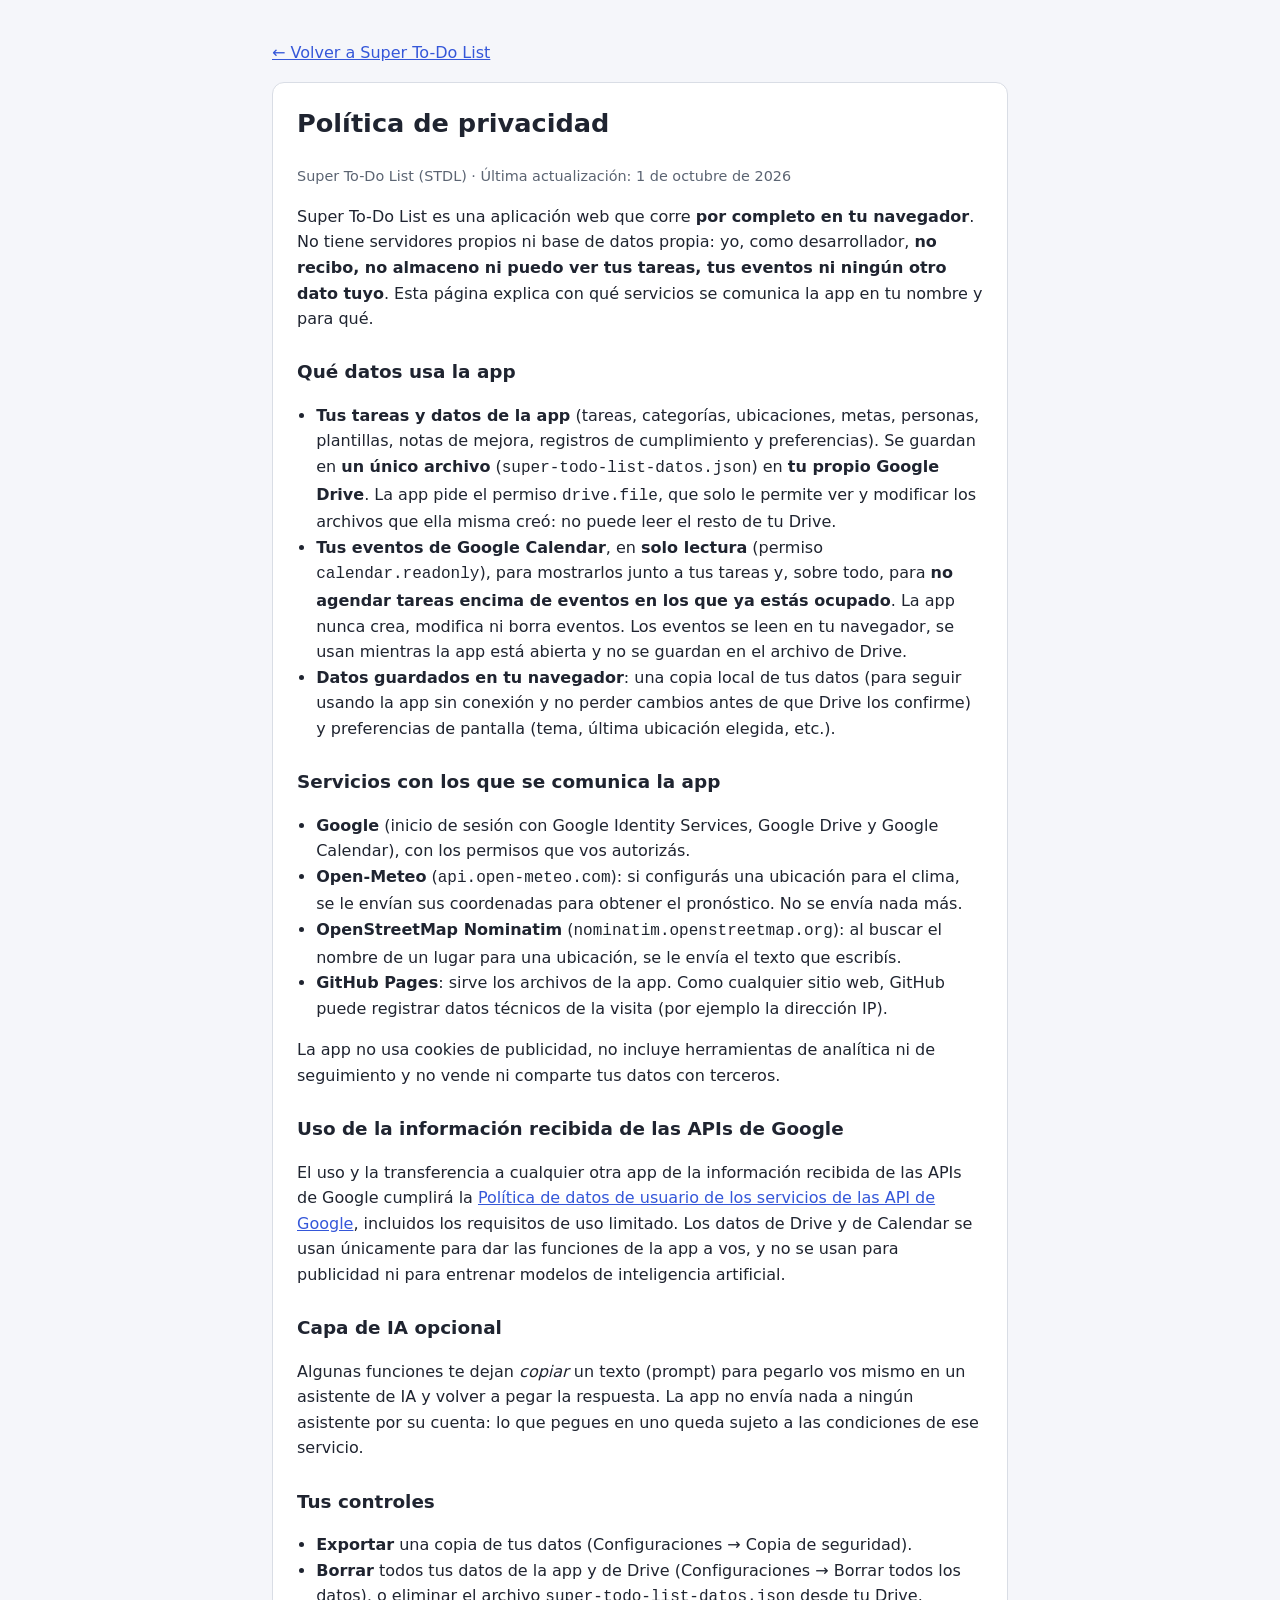
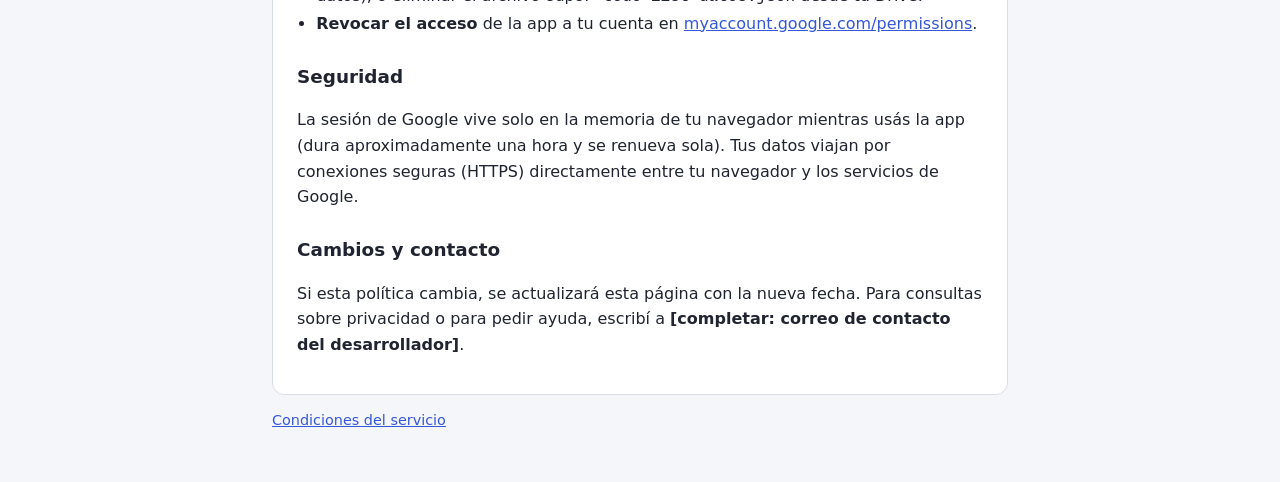
==== privacidad.html @ 23f55c6f "v0.101.0: repeticion en dia fijo y dia obligatorio, enlaces con filtro y conflictos explicados, colo" ====
<!doctype html>
<html lang="es">
  <head>
    <meta charset="utf-8" />
    <meta name="viewport" content="width=device-width, initial-scale=1" />
    <title>Política de privacidad · Super To-Do List</title>
    <link rel="icon" type="image/svg+xml" href="assets/icons/icon.svg" />
    <style>
      :root { --fondo: #f5f6fa; --superficie: #ffffff; --texto: #1f2430; --suave: #5b6472; --borde: #d9dde5; --enlace: #3557d9; }
      @media (prefers-color-scheme: dark) {
        :root { --fondo: #14161c; --superficie: #1c1f27; --texto: #e7e9ee; --suave: #9aa1af; --borde: #2e323d; --enlace: #7b9bff; }
      }
      body { margin: 0; background: var(--fondo); color: var(--texto); font: 16px/1.6 system-ui, -apple-system, 'Segoe UI', Roboto, sans-serif; }
      main { max-width: 46rem; margin: 0 auto; padding: 1.5rem 1rem 3rem; }
      article { background: var(--superficie); border: 1px solid var(--borde); border-radius: 12px; padding: 1.25rem 1.5rem; }
      h1 { margin-top: 0; font-size: 1.6rem; }
      h2 { font-size: 1.15rem; margin-top: 1.6rem; }
      a { color: var(--enlace); }
      .suave { color: var(--suave); font-size: 0.9rem; }
      ul { padding-left: 1.2rem; }
    </style>
  </head>
  <body>
    <main>
      <p><a href="./">← Volver a Super To-Do List</a></p>
      <article>
        <h1>Política de privacidad</h1>
        <p class="suave">Super To-Do List (STDL) · Última actualización: 1 de octubre de 2026</p>

        <p>
          Super To-Do List es una aplicación web que corre <strong>por completo en tu navegador</strong>. No tiene servidores propios ni base
          de datos propia: yo, como desarrollador, <strong>no recibo, no almaceno ni puedo ver tus tareas, tus eventos ni ningún otro dato
          tuyo</strong>. Esta página explica con qué servicios se comunica la app en tu nombre y para qué.
        </p>

        <h2>Qué datos usa la app</h2>
        <ul>
          <li>
            <strong>Tus tareas y datos de la app</strong> (tareas, categorías, ubicaciones, metas, personas, plantillas, notas de mejora,
            registros de cumplimiento y preferencias). Se guardan en <strong>un único archivo</strong> (<code>super-todo-list-datos.json</code>)
            en <strong>tu propio Google Drive</strong>. La app pide el permiso <code>drive.file</code>, que solo le permite ver y modificar
            los archivos que ella misma creó: no puede leer el resto de tu Drive.
          </li>
          <li>
            <strong>Tus eventos de Google Calendar</strong>, en <strong>solo lectura</strong> (permiso <code>calendar.readonly</code>), para
            mostrarlos junto a tus tareas y, sobre todo, para <strong>no agendar tareas encima de eventos en los que ya estás ocupado</strong>.
            La app nunca crea, modifica ni borra eventos. Los eventos se leen en tu navegador, se usan mientras la app está abierta y no se
            guardan en el archivo de Drive.
          </li>
          <li>
            <strong>Datos guardados en tu navegador</strong>: una copia local de tus datos (para seguir usando la app sin conexión y no perder
            cambios antes de que Drive los confirme) y preferencias de pantalla (tema, última ubicación elegida, etc.).
          </li>
        </ul>

        <h2>Servicios con los que se comunica la app</h2>
        <ul>
          <li><strong>Google</strong> (inicio de sesión con Google Identity Services, Google Drive y Google Calendar), con los permisos que vos autorizás.</li>
          <li>
            <strong>Open-Meteo</strong> (<code>api.open-meteo.com</code>): si configurás una ubicación para el clima, se le envían sus coordenadas
            para obtener el pronóstico. No se envía nada más.
          </li>
          <li>
            <strong>OpenStreetMap Nominatim</strong> (<code>nominatim.openstreetmap.org</code>): al buscar el nombre de un lugar para una ubicación,
            se le envía el texto que escribís.
          </li>
          <li><strong>GitHub Pages</strong>: sirve los archivos de la app. Como cualquier sitio web, GitHub puede registrar datos técnicos de la visita (por ejemplo la dirección IP).</li>
        </ul>
        <p>La app no usa cookies de publicidad, no incluye herramientas de analítica ni de seguimiento y no vende ni comparte tus datos con terceros.</p>

        <h2>Uso de la información recibida de las APIs de Google</h2>
        <p>
          El uso y la transferencia a cualquier otra app de la información recibida de las APIs de Google cumplirá la
          <a href="https://developers.google.com/terms/api-services-user-data-policy">Política de datos de usuario de los servicios de las API de Google</a>,
          incluidos los requisitos de uso limitado. Los datos de Drive y de Calendar se usan únicamente para dar las funciones de la app a vos, y
          no se usan para publicidad ni para entrenar modelos de inteligencia artificial.
        </p>

        <h2>Capa de IA opcional</h2>
        <p>
          Algunas funciones te dejan <em>copiar</em> un texto (prompt) para pegarlo vos mismo en un asistente de IA y volver a pegar la respuesta. La app
          no envía nada a ningún asistente por su cuenta: lo que pegues en uno queda sujeto a las condiciones de ese servicio.
        </p>

        <h2>Tus controles</h2>
        <ul>
          <li><strong>Exportar</strong> una copia de tus datos (Configuraciones → Copia de seguridad).</li>
          <li><strong>Borrar</strong> todos tus datos de la app y de Drive (Configuraciones → Borrar todos los datos), o eliminar el archivo <code>super-todo-list-datos.json</code> desde tu Drive.</li>
          <li><strong>Revocar el acceso</strong> de la app a tu cuenta en <a href="https://myaccount.google.com/permissions">myaccount.google.com/permissions</a>.</li>
        </ul>

        <h2>Seguridad</h2>
        <p>
          La sesión de Google vive solo en la memoria de tu navegador mientras usás la app (dura aproximadamente una hora y se renueva sola). Tus datos
          viajan por conexiones seguras (HTTPS) directamente entre tu navegador y los servicios de Google.
        </p>

        <h2>Cambios y contacto</h2>
        <p>
          Si esta política cambia, se actualizará esta página con la nueva fecha. Para consultas sobre privacidad o para pedir ayuda, escribí a
          <strong>[completar: correo de contacto del desarrollador]</strong>.
        </p>
      </article>
      <p class="suave"><a href="terminos.html">Condiciones del servicio</a></p>
    </main>
  </body>
</html>
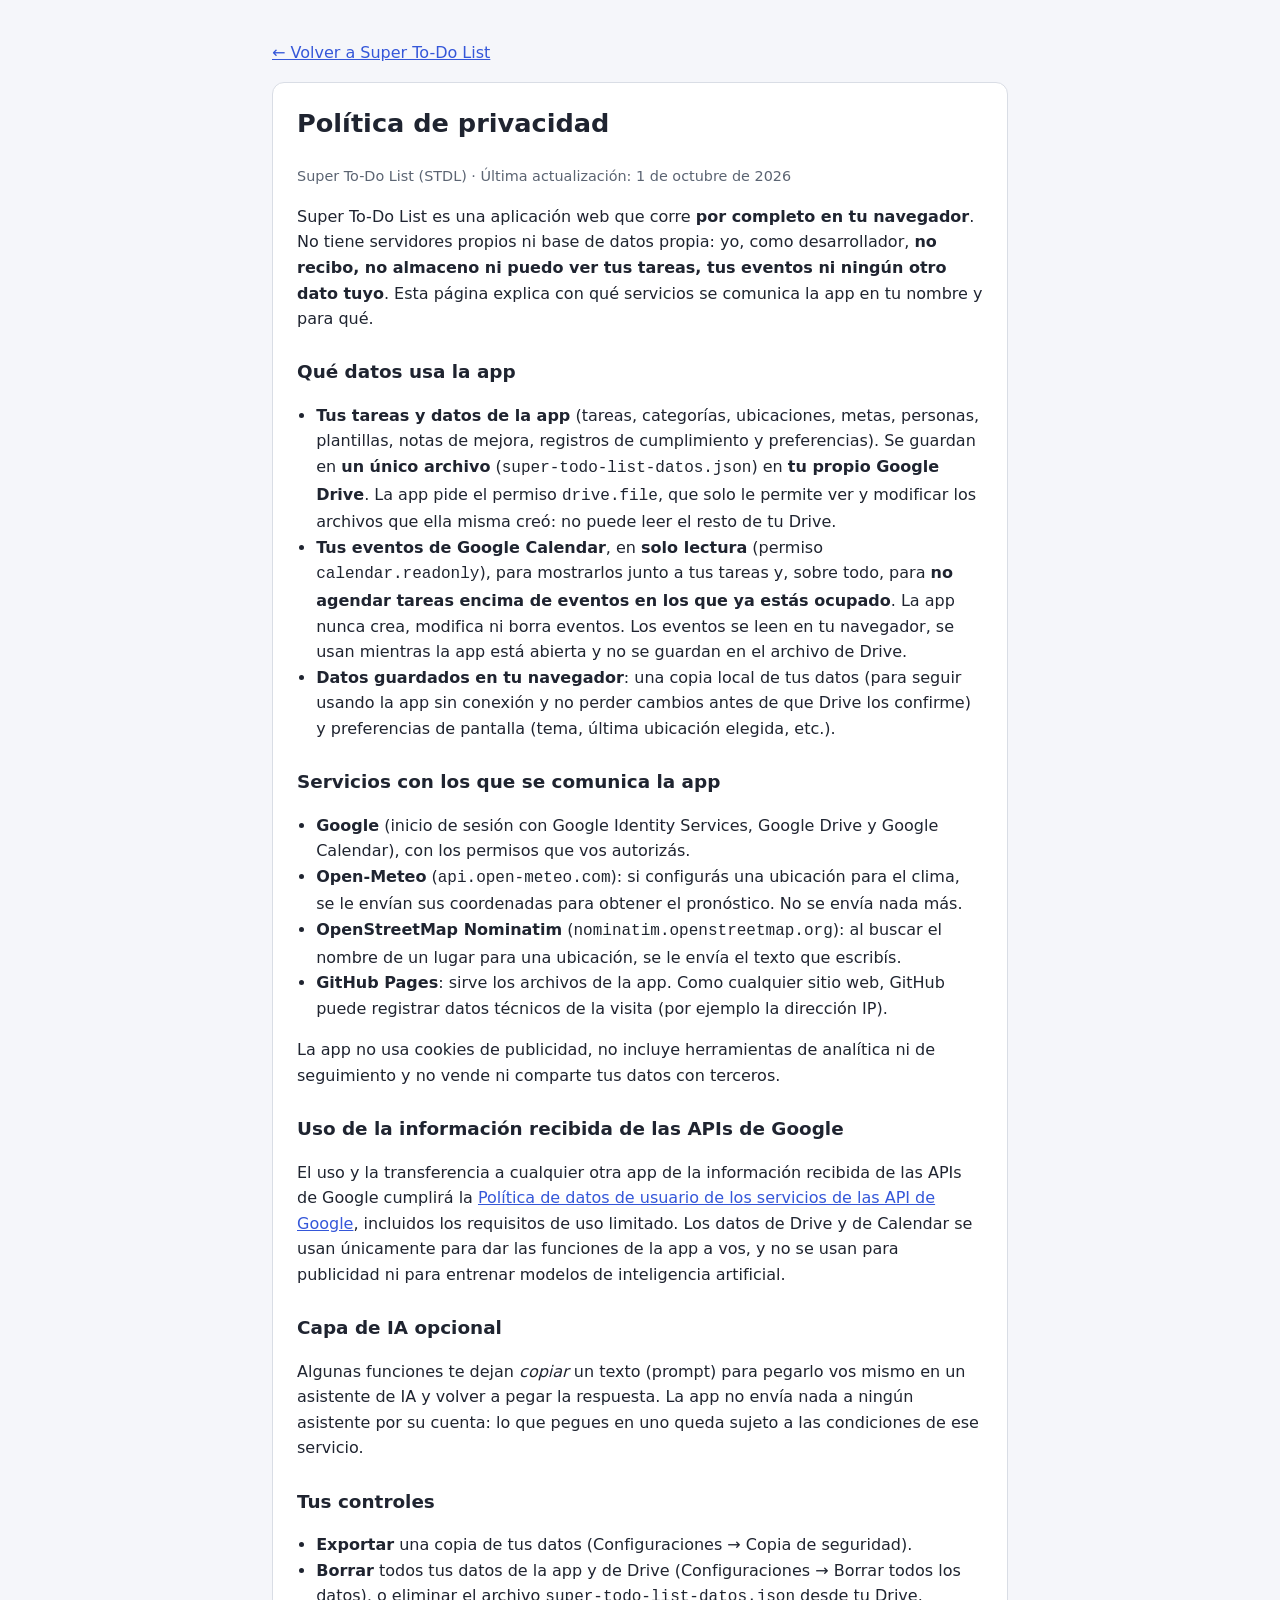
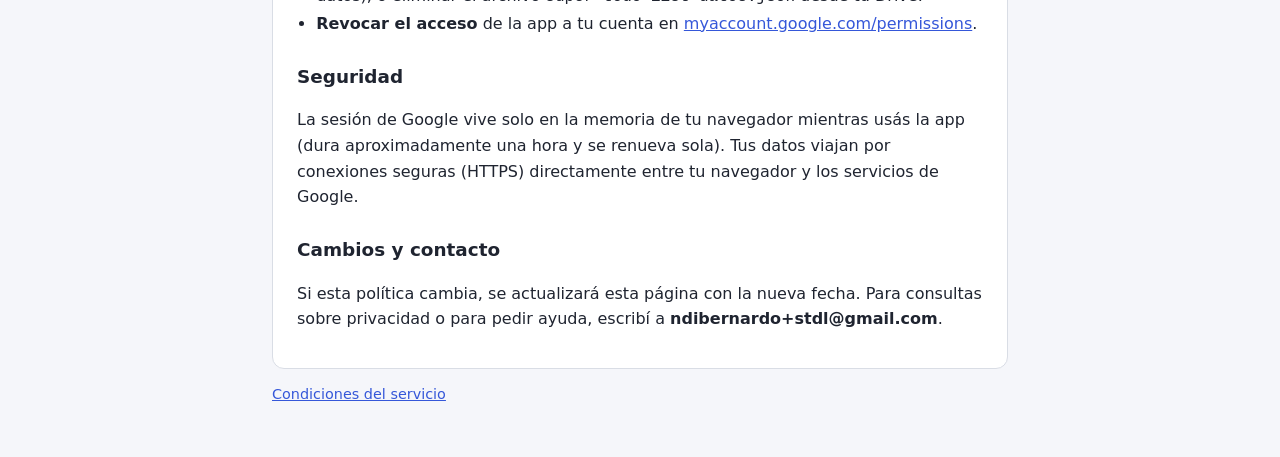
==== commit 66cae370: "v0.101.1: siempre hay boton para reconectar con Google y la renovacion no insiste sin sesion Co-Auth" ====
--- a/privacidad.html
+++ b/privacidad.html
@@ -98,7 +98,7 @@
         <h2>Cambios y contacto</h2>
         <p>
           Si esta política cambia, se actualizará esta página con la nueva fecha. Para consultas sobre privacidad o para pedir ayuda, escribí a
-          <strong>[completar: correo de contacto del desarrollador]</strong>.
+          <strong>ndibernardo+stdl@gmail.com</strong>.
         </p>
       </article>
       <p class="suave"><a href="terminos.html">Condiciones del servicio</a></p>
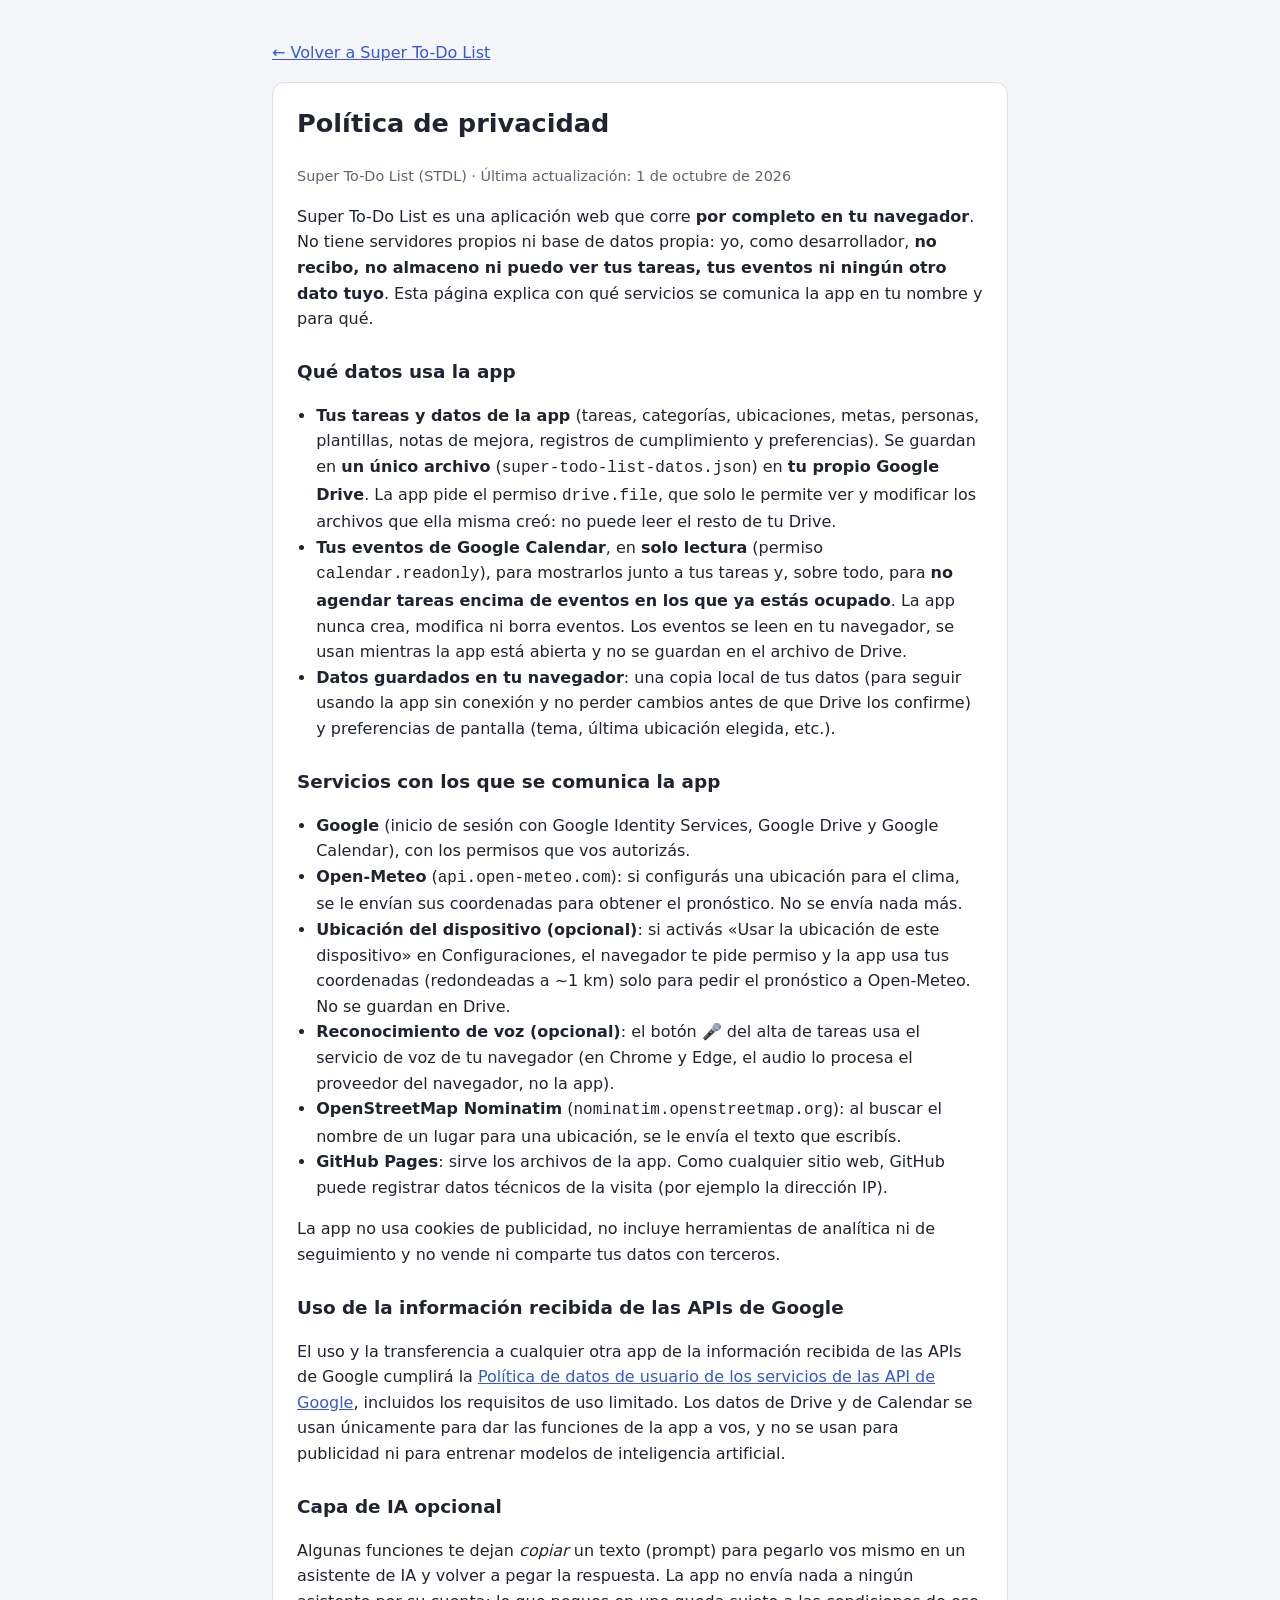
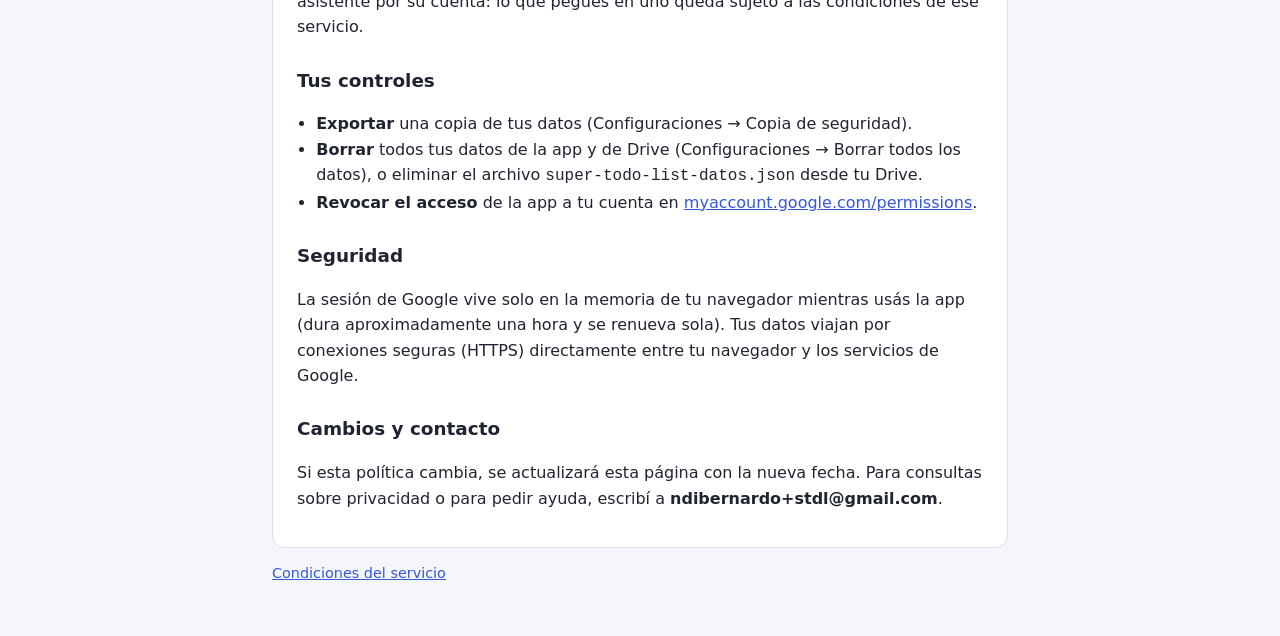
==== commit dc56c3d8: "v0.104.0: sonidos, animaciones, habitos (ocultar y calendario anual), limpiar completadas, clima por" ====
--- a/privacidad.html
+++ b/privacidad.html
@@ -61,6 +61,12 @@
             para obtener el pronóstico. No se envía nada más.
           </li>
           <li>
+            <strong>Ubicación del dispositivo (opcional)</strong>: si activás «Usar la ubicación de este dispositivo» en Configuraciones, el navegador te pide permiso y la app usa tus coordenadas (redondeadas a ~1 km) solo para pedir el pronóstico a Open-Meteo. No se guardan en Drive.
+          </li>
+          <li>
+            <strong>Reconocimiento de voz (opcional)</strong>: el botón 🎤 del alta de tareas usa el servicio de voz de tu navegador (en Chrome y Edge, el audio lo procesa el proveedor del navegador, no la app).
+          </li>
+          <li>
             <strong>OpenStreetMap Nominatim</strong> (<code>nominatim.openstreetmap.org</code>): al buscar el nombre de un lugar para una ubicación,
             se le envía el texto que escribís.
           </li>
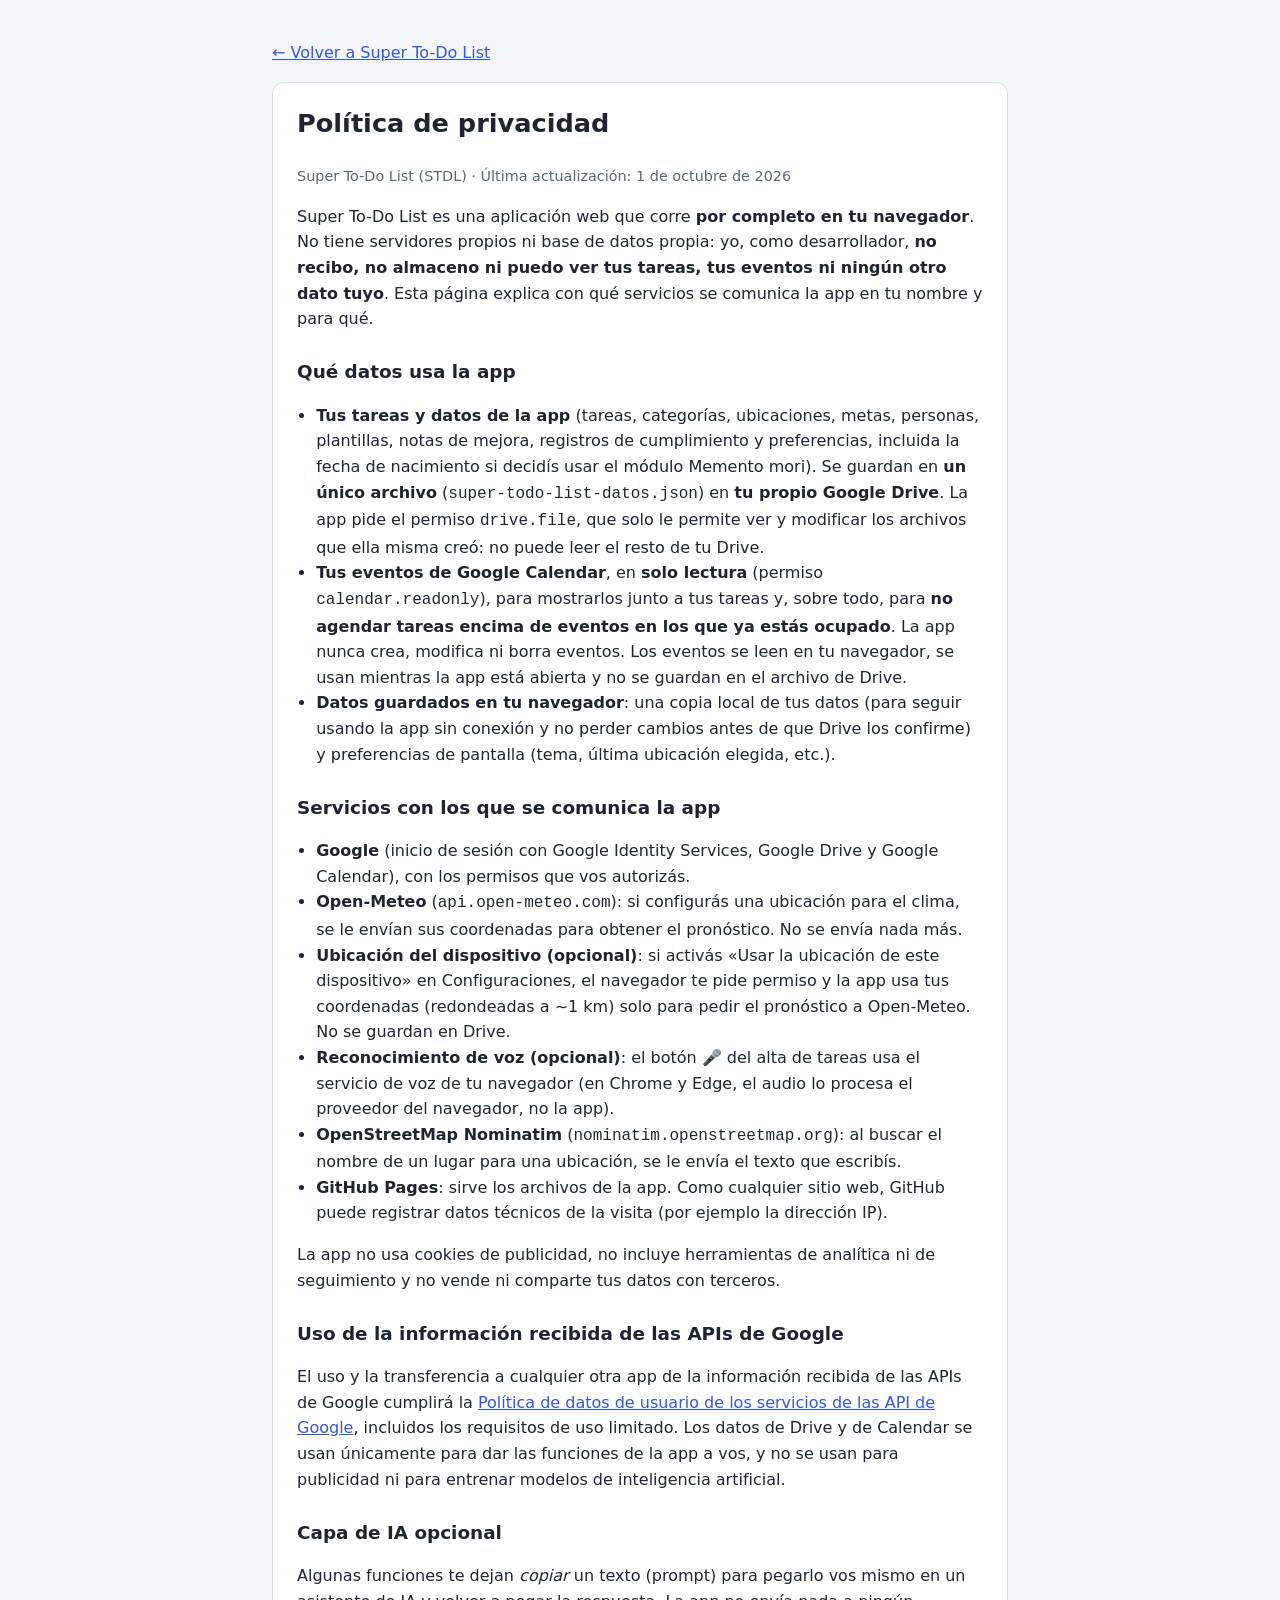
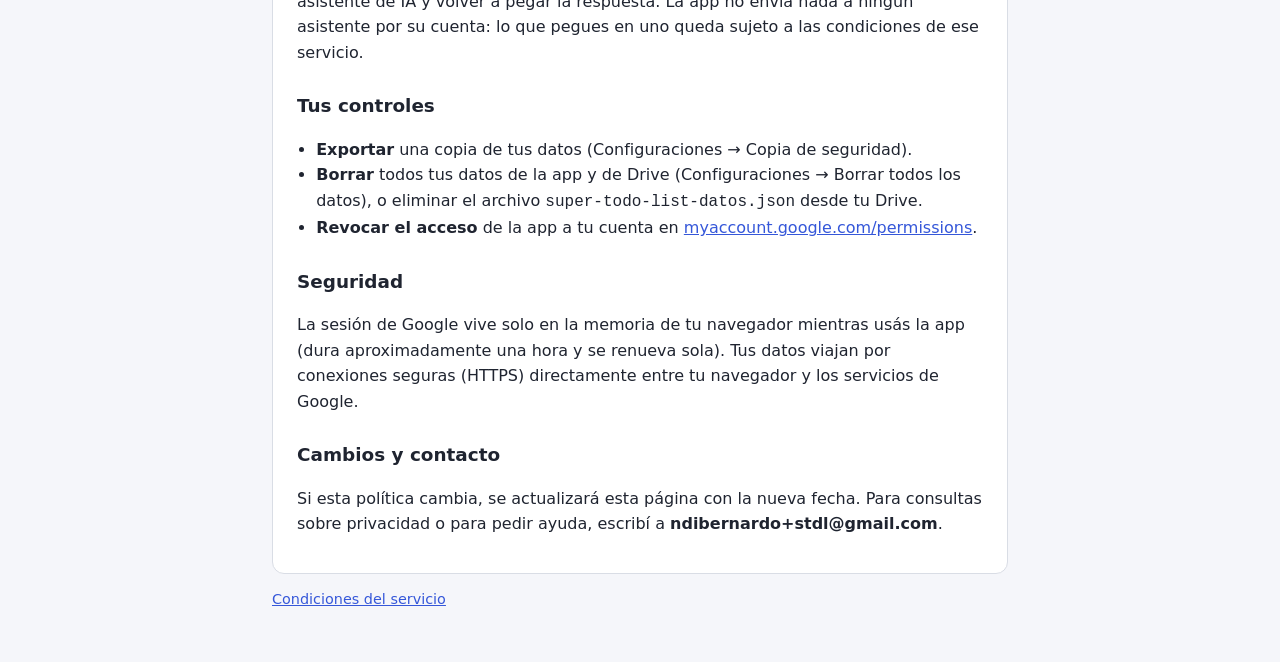
==== commit 417ba1cb: "v0.105.0: horarios disponibles por bloques, copia de seguridad y plan B, delegaciones, memento mori," ====
--- a/privacidad.html
+++ b/privacidad.html
@@ -37,7 +37,7 @@
         <ul>
           <li>
             <strong>Tus tareas y datos de la app</strong> (tareas, categorías, ubicaciones, metas, personas, plantillas, notas de mejora,
-            registros de cumplimiento y preferencias). Se guardan en <strong>un único archivo</strong> (<code>super-todo-list-datos.json</code>)
+            registros de cumplimiento y preferencias, incluida la fecha de nacimiento si decidís usar el módulo Memento mori). Se guardan en <strong>un único archivo</strong> (<code>super-todo-list-datos.json</code>)
             en <strong>tu propio Google Drive</strong>. La app pide el permiso <code>drive.file</code>, que solo le permite ver y modificar
             los archivos que ella misma creó: no puede leer el resto de tu Drive.
           </li>
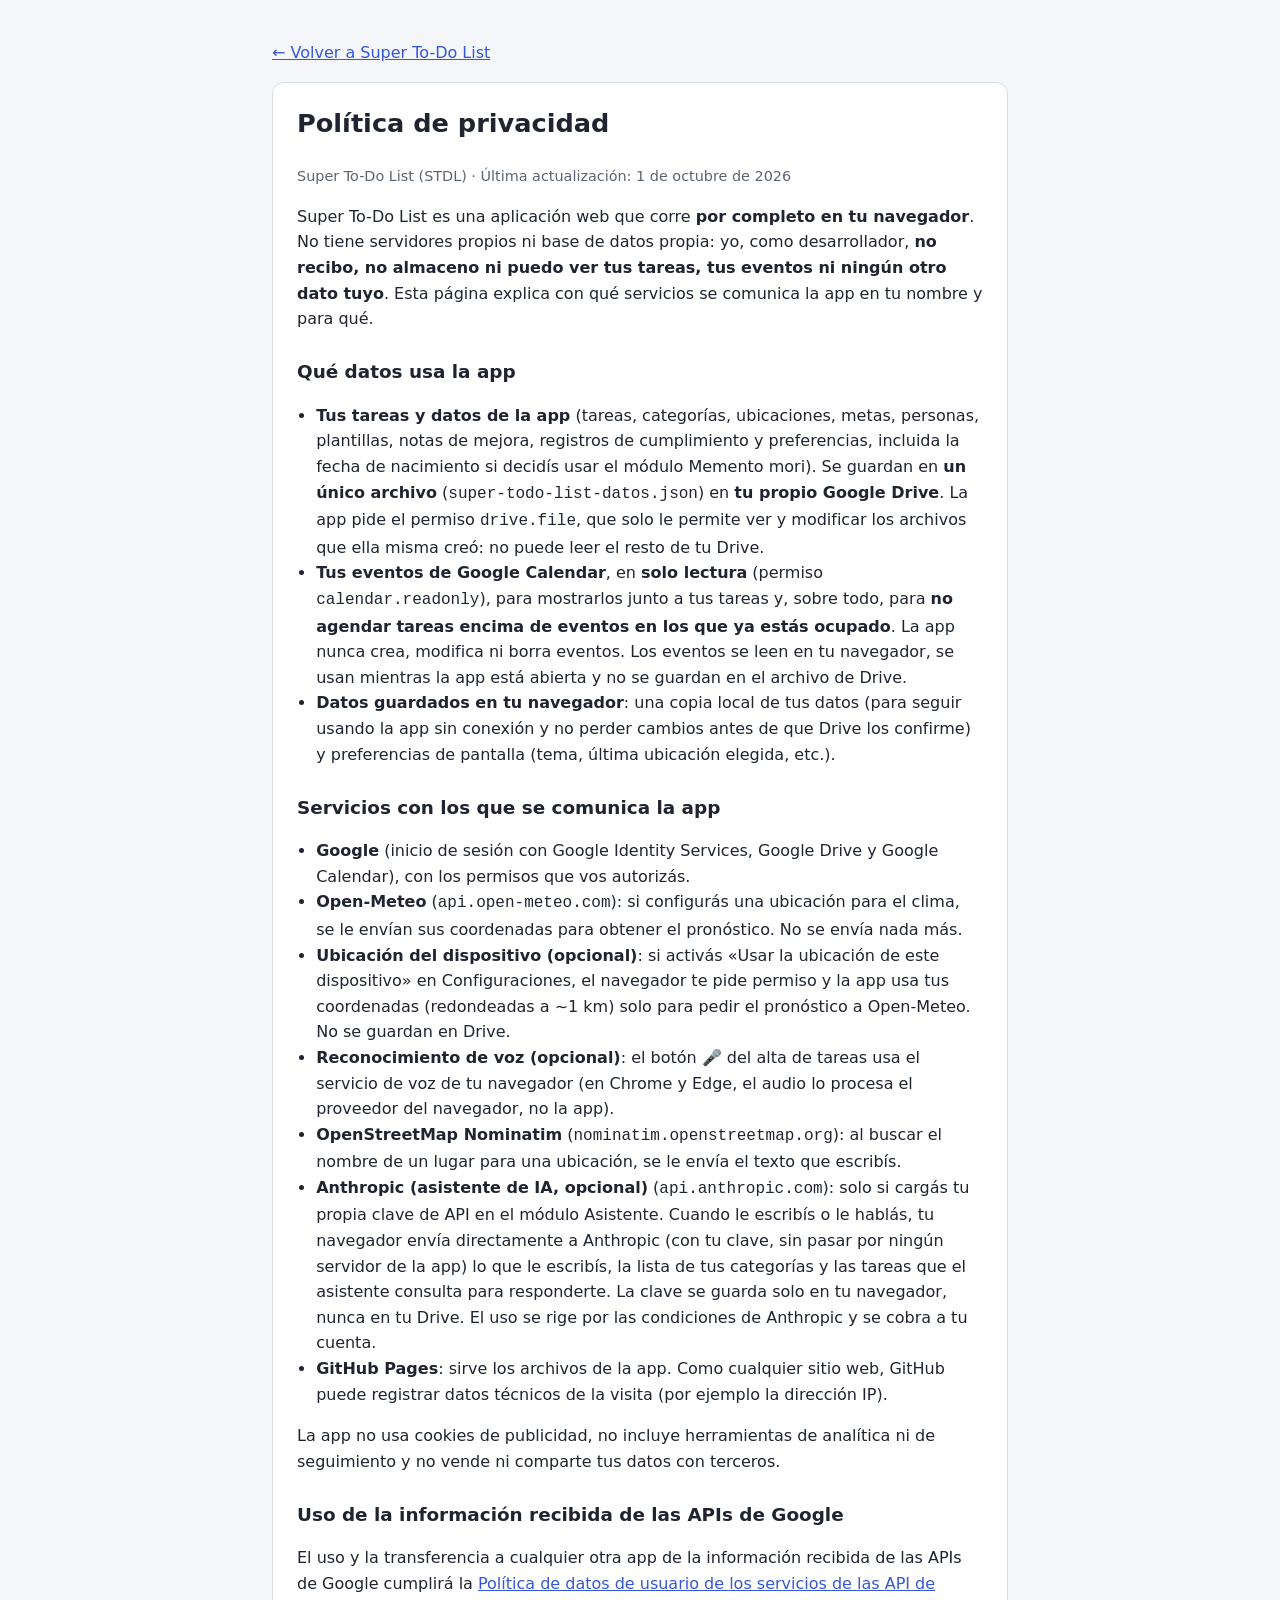
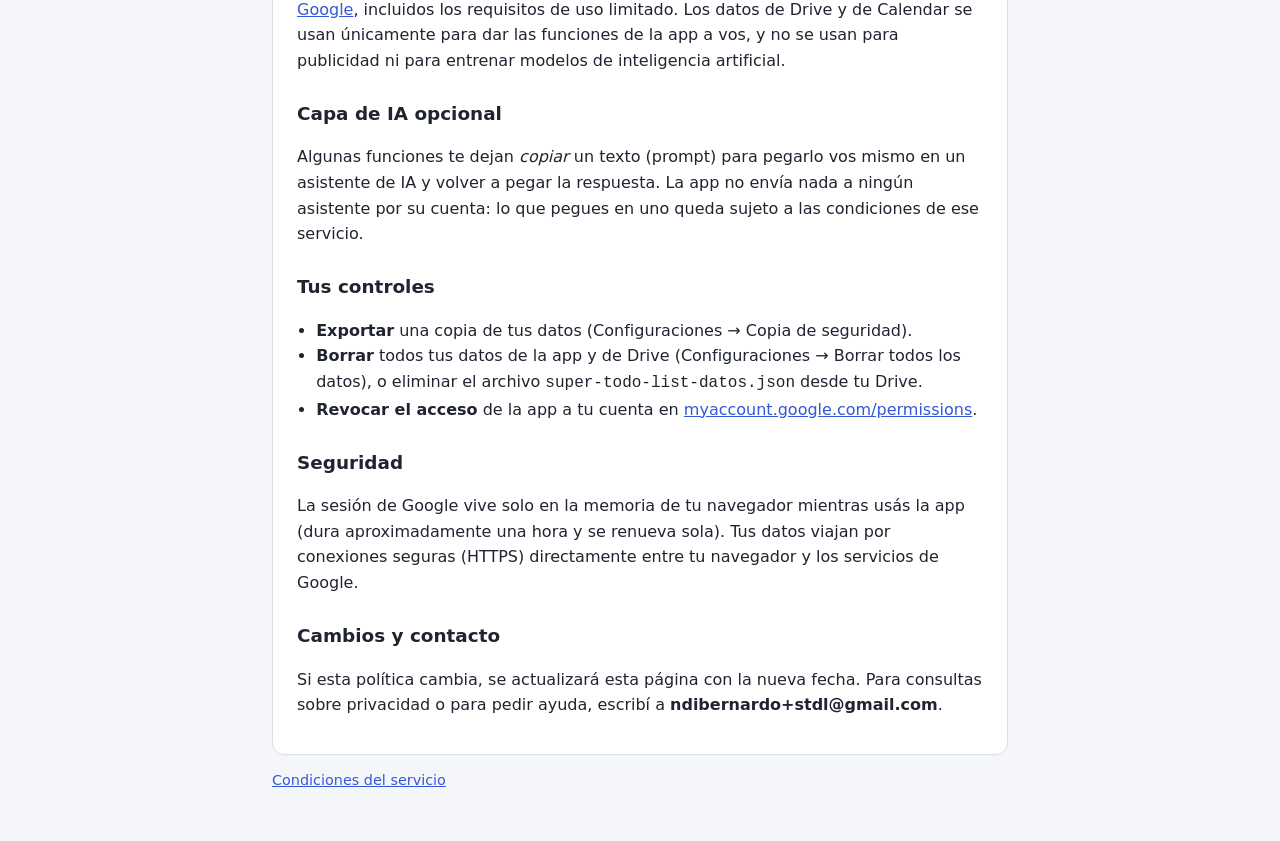
==== commit 3b0eadab: "v0.106.0: fecha sugerida fija, asistente de IA con clave propia, cronometro por tarea y exportar a C" ====
--- a/privacidad.html
+++ b/privacidad.html
@@ -70,6 +70,12 @@
             <strong>OpenStreetMap Nominatim</strong> (<code>nominatim.openstreetmap.org</code>): al buscar el nombre de un lugar para una ubicación,
             se le envía el texto que escribís.
           </li>
+          <li>
+            <strong>Anthropic (asistente de IA, opcional)</strong> (<code>api.anthropic.com</code>): solo si cargás tu propia clave de API en el módulo Asistente.
+            Cuando le escribís o le hablás, tu navegador envía directamente a Anthropic (con tu clave, sin pasar por ningún servidor de la app) lo que
+            le escribís, la lista de tus categorías y las tareas que el asistente consulta para responderte. La clave se guarda solo en tu navegador, nunca
+            en tu Drive. El uso se rige por las condiciones de Anthropic y se cobra a tu cuenta.
+          </li>
           <li><strong>GitHub Pages</strong>: sirve los archivos de la app. Como cualquier sitio web, GitHub puede registrar datos técnicos de la visita (por ejemplo la dirección IP).</li>
         </ul>
         <p>La app no usa cookies de publicidad, no incluye herramientas de analítica ni de seguimiento y no vende ni comparte tus datos con terceros.</p>
